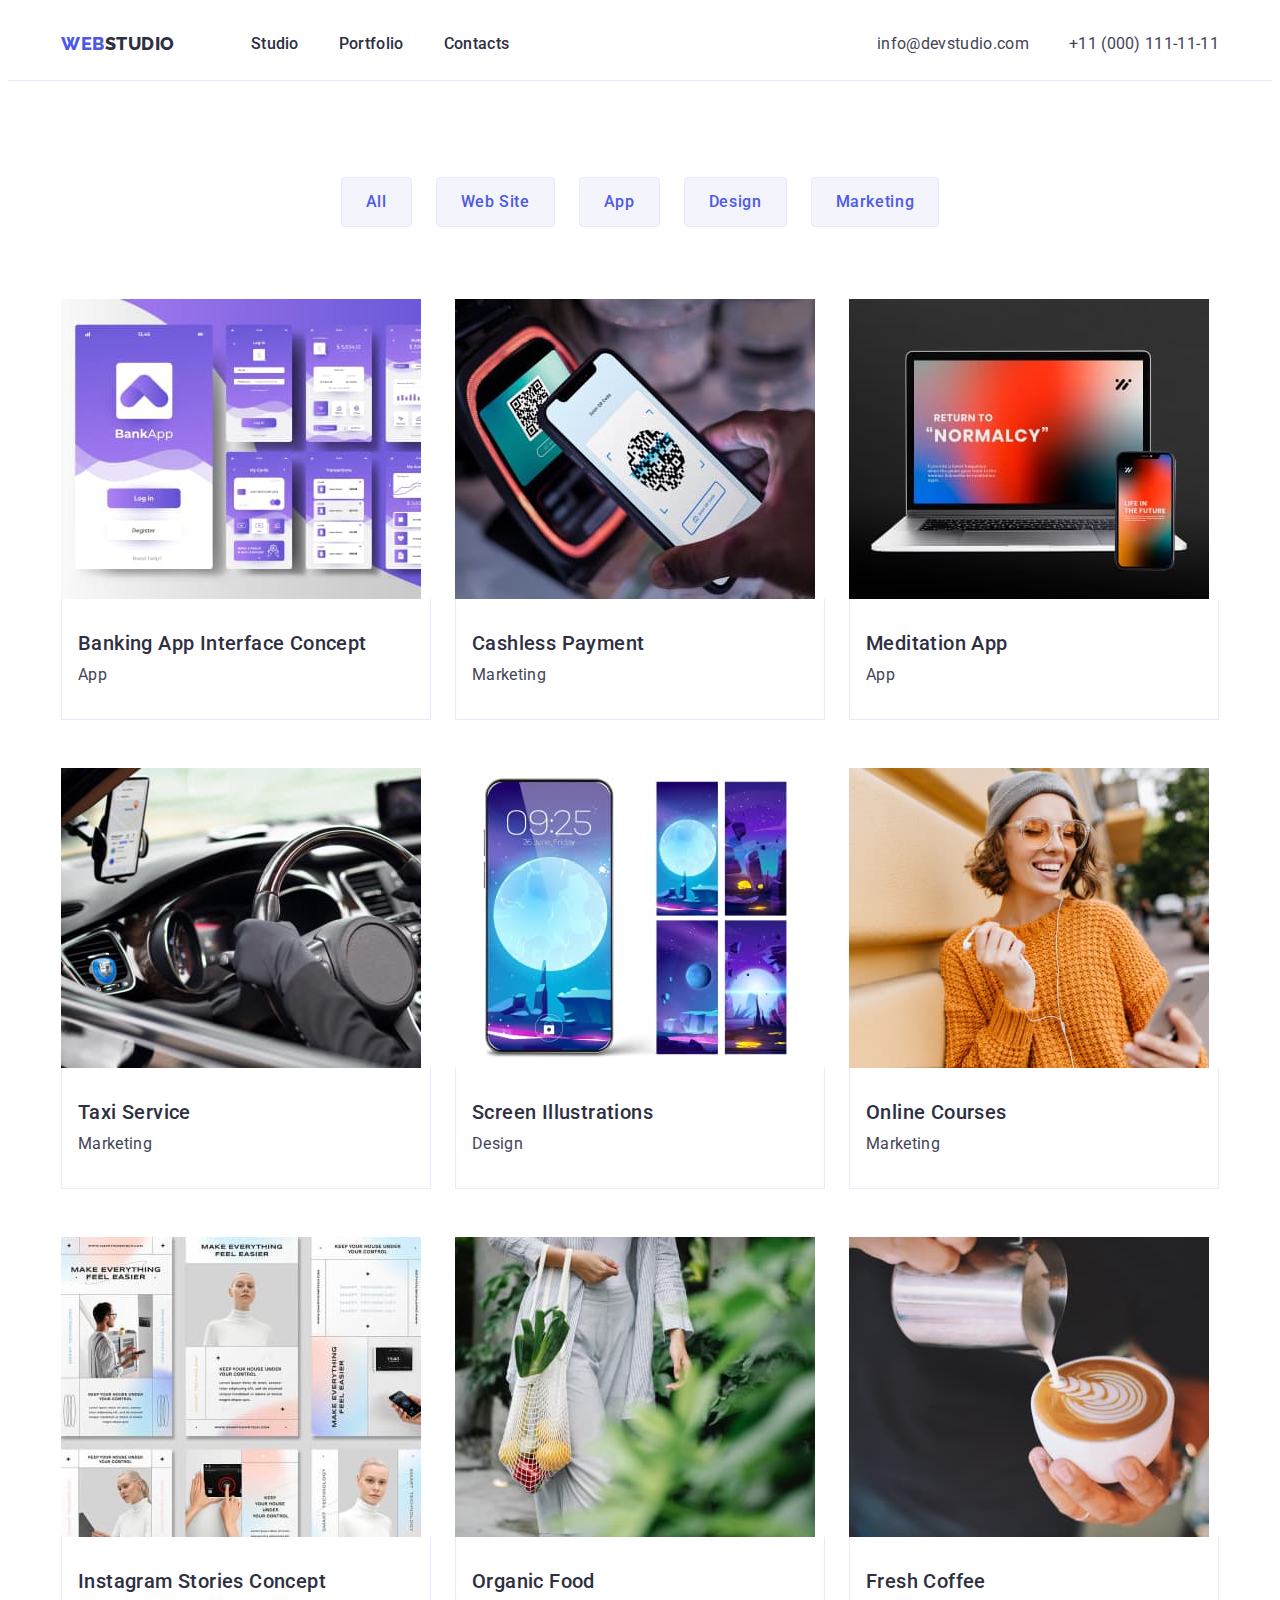
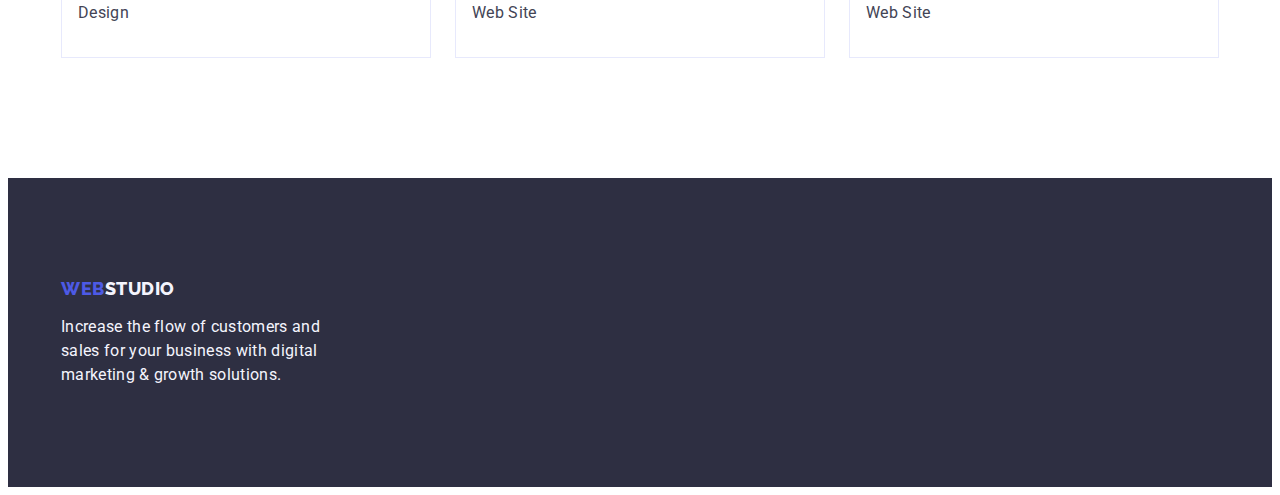
==== portfolio.html @ cc21b380 "Initial commit" ====
<!DOCTYPE html>
<html lang="en">
  <head>
    <meta charset="UTF-8" />
    <meta http-equiv="X-UA-Compatible" content="IE=edge" />
    <meta name="viewport" content="width=device-width, initial-scale=1.0" />
    <title>Document</title>

    <!-- Fonts styles -->

    <link rel="preconnect" href="https://fonts.googleapis.com" />
    <link rel="preconnect" href="https://fonts.gstatic.com" crossorigin />
    <link
      href="https://fonts.googleapis.com/css2?family=Raleway:wght@800&family=Roboto:wght@400;500;700&display=swap"
      rel="stylesheet"
    />

    <!-- Normalize -->

    <link
      rel="stylesheet"
      href="https://cdnjs.cloudflare.com/ajax/libs/modern-normalize/1.1.0/modern-normalize.min.css"
      integrity="sha512-wpPYUAdjBVSE4KJnH1VR1HeZfpl1ub8YT/NKx4PuQ5NmX2tKuGu6U/JRp5y+Y8XG2tV+wKQpNHVUX03MfMFn9Q=="
      crossorigin="anonymous"
      referrerpolicy="no-referrer"
    />

    <!-- Custom style -->

    <link rel="stylesheet" href="./css/styles.css" />
  </head>
  <body>
    <!-- Logo and navigation -->

    <header class="nav-portfolio">
      <div class="container-portfolio container">
        <nav class="nav-line">
          <a class="link-logo link" href="./index.html"
            >Web<span class="logo-text">Studio</span></a
          >
          <ul class="list">
            <li><a class="nav-item link" href="./index.html">Studio</a></li>
            <li>
              <a class="nav-item link" href="./portfolio.html">Portfolio</a>
            </li>
            <li><a class="nav-item link" href="">Contacts</a></li>
          </ul>
        </nav>
        <address class="address">
          <ul class="list-address">
            <li>
              <a class="contacts link" href="mailto:info@devstudio.com"
                >info@devstudio.com</a
              >
            </li>
            <li>
              <a class="contacts link" href="tel:+110001111111"
                >+11 (000) 111-11-11</a
              >
            </li>
          </ul>
        </address>
      </div>
    </header>

    <main>
      <!-- Filter section -->
      <section class="sec-portfolio">
        <div class="container">
          <h1 hidden>Filter section</h1>
          <ul class="list-button">
            <li><button class="button-filter" type="button">All</button></li>
            <li>
              <button class="button-filter" type="button">Web Site</button>
            </li>
            <li><button class="button-filter" type="button">App</button></li>
            <li><button class="button-filter" type="button">Design</button></li>
            <li>
              <button class="button-filter" type="button">Marketing</button>
            </li>
          </ul>
          <!--Card list  -->
          <ul class="list-portfolio">
            <li class="card-portfolio">
              <a class="link" href=""
                ><img
                  src="./images/portfolio/banking.jpg"
                  alt="Banking App Interface Concept"
                  width="360"
                />
                <div class="info-container">
                  <h2 class="card-title">Banking App Interface Concept</h2>
                  <p class="card-desk">App</p>
                </div>
              </a>
            </li>
            <li class="card-portfolio">
              <a class="link" href=""
                ><img
                  src="./images/portfolio/cashless.jpg"
                  alt="Cashless Payment"
                  width="360"
                />
                <div class="info-container">
                  <h2 class="card-title">Cashless Payment</h2>
                  <p class="card-desk">Marketing</p>
                </div>
              </a>
            </li>
            <li class="card-portfolio">
              <a class="link" href=""
                ><img
                  src="./images/portfolio/meditation.jpg"
                  alt="Meditation App"
                  width="360"
                />
                <div class="info-container">
                  <h2 class="card-title">Meditation App</h2>
                  <p class="card-desk">App</p>
                </div></a
              >
            </li>
            <li class="card-portfolio">
              <a class="link" href=""
                ><img
                  src="./images/portfolio/taxi.jpg"
                  alt="Taxi Service"
                  width="360"
                />
                <div class="info-container">
                  <h2 class="card-title">Taxi Service</h2>
                  <p class="card-desk">Marketing</p>
                </div></a
              >
            </li>
            <li class="card-portfolio">
              <a class="link" href=""
                ><img
                  src="./images/portfolio/screen.jpg"
                  alt="Screen Illustrations"
                  width="360"
                />
                <div class="info-container">
                  <h2 class="card-title">Screen Illustrations</h2>
                  <p class="card-desk">Design</p>
                </div></a
              >
            </li>
            <li class="card-portfolio">
              <a class="link" href=""
                ><img
                  src="./images/portfolio/online.jpg"
                  alt="Online Courses"
                  width="360"
                />
                <div class="info-container">
                  <h2 class="card-title">Online Courses</h2>
                  <p class="card-desk">Marketing</p>
                </div></a
              >
            </li>
            <li class="card-portfolio">
              <a class="link" href=""
                ><img
                  src="./images/portfolio/instagram.jpg"
                  alt="Instagram Stories Concept"
                  width="360"
                />
                <div class="info-container">
                  <h2 class="card-title">Instagram Stories Concept</h2>
                  <p class="card-desk">Design</p>
                </div></a
              >
            </li>
            <li class="card-portfolio">
              <a class="link" href=""
                ><img
                  src="./images/portfolio/organic.jpg"
                  alt="Organic Food"
                  width="360"
                />
                <div class="info-container">
                  <h2 class="card-title">Organic Food</h2>
                  <p class="card-desk">Web Site</p>
                </div></a
              >
            </li>
            <li class="card-portfolio">
              <a class="link" href=""
                ><img
                  src="./images/portfolio/fress.jpg"
                  alt="Fresh Coffee"
                  width="360"
                />
                <div class="info-container">
                  <h2 class="card-title">Fresh Coffee</h2>
                  <p class="card-desk">Web Site</p>
                </div></a
              >
            </li>
          </ul>
        </div>
      </section>
    </main>

    <!-- Footer -->
    <footer class="footer">
      <div class="container">
        <a class="footer-link-logo link" href="./index.html"
          >Web<span class="footer-logo-text">Studio</span></a
        >
        <p class="footer-desk">
          Increase the flow of customers and sales for your business with
          digital marketing & growth solutions.
        </p>
      </div>
    </footer>
  </body>
</html>
---- css/styles.css ----
body {
  color: #434455;
  font-size: 16px;
  font-family: "Roboto", sans-serif;
  font-weight: 400;
  font-style: normal;
  line-height: 24px;
  letter-spacing: 0.02em;
  text-decoration: none;
  text-transform: none;
  background-color: #ffffff;
}

:root {
  --color-iris: #4d5ae5;
  --color-ocean: #404bbf;
  --color-navy-blue: #2e2f42;
  --color-green: #31d0aa;
  --color-slate: #434455;
  --color-light-slate: #8e8f99;
  --color-cornflower: #e7e9fc;
  --color-cloud: #f4f4fd;
  --color-navy-blue-modal: #2e2f42;
  --color-grey: #2e2f42;
  --color-white: #ffffff;
  --color-dairy: #fcfcfc;
}

img {
  display: block;
  max-width: 100%;
  height: auto;
}

h1,
h2,
h3,
h4,
h5,
h6,
p {
  margin: 0px;
}

ul {
  padding-left: 0px;
  margin: 0px;
}

.nav {
  border-bottom: 1px solid #e7e9fc;
}

.nav-line {
  display: flex;
  align-items: center;
}

.nav-item {
  font-family: Roboto;
  font-style: normal;
  font-weight: 500;
  font-size: 16px;
  line-height: 1.5;
  letter-spacing: 0.02em;
  color: #2e2f42;
  display: block;

  padding: 24px 0;
}

/* .nav-item-contacts {
  margin-right: 0 
  
} */

.list {
  display: flex;
  gap: 40px;
}

.list-address {
  gap: 40px;
  display: flex;
  list-style: none;
}

.container-nav {
  display: flex;
}

.container {
  width: 1158px;
  margin: 0 auto;
  padding: 0 15px;
}

.container-nav {
}

.address {
  font-style: normal;
  margin-left: auto;
  margin-top: 24px;
  margin-bottom: 24px;
}

.contacts {
  color: #434455;
  font-family: "Roboto";
  font-weight: 400;
  font-size: 16px;
  line-height: 24px;
  letter-spacing: 0.02em;
}

.contacts:hover,
.contacts:focus {
  color: #404bbf;
}

.link-logo {
  font-family: "Raleway", sans-serif;
  font-size: 18px;
  font-weight: 800;
  line-height: 1.17;
  letter-spacing: 0.03em;
  text-transform: uppercase;
  text-align: left;
  color: #4d5ae5;

  margin-right: 76px;
}

.link {
  text-decoration: none;
}

.logo-text {
  font-family: "Raleway", sans-serif;
  font-size: 18px;
  font-weight: 800;
  line-height: 1.17;
  letter-spacing: 0.03em;
  text-align: left;
  text-transform: uppercase;
  color: #2e2f42;
}

.main-title {
  font-size: 56px;
  font-family: "Roboto";
  font-weight: 700;
  font-style: normal;
  line-height: 1.07;
  letter-spacing: 0.02em;
  text-decoration: none;
  text-transform: none;
  text-align: center;
  color: #ffffff;

  margin-left: auto;
  margin-right: auto;

  max-width: 496px;
}

.button-hero {
  font-family: "Roboto", sans-serif;
  font-weight: 500;
  font-size: 16px;
  background-color: #4d5ae5;
  color: #ffffff;
  width: 169px;
  height: 1.5s;
  left: 636px;
  top: 428px;
  line-height: 1.5;
  letter-spacing: 0.04em;
  cursor: pointer;

  display: block;
  min-width: 169px;
  height: 56px;
  border: none;
  border-radius: 4px;

  margin-left: auto;
  margin-right: auto;
  margin-top: 48px;
}

.button-hero:hover,
.button-hero:focus {
  background-color: #404bbf;
  color: #ffffff;
}

.list {
  list-style: none;
}

/* .list-one {
  
  gap: 40px;
} */

.nav-item:hover,
.nav-item:focus {
  color: #404bbf;
}

.hero-section {
  background: #2e2f42;
  padding: 188px 0;
}

/* Section #1 */

.sec-one {
  padding: 120px 0;
}

.section-one {
  color: #2e2f42;
}

.list-one {
  list-style: none;
  display: flex;
  gap: 24px;
}

.li-sec-one {
  width: calc((100% - 72px) / 4);
}

.section-one-title {
  width: 264px;
  height: 24px;

  font-weight: 500;
  font-size: 20px;
  line-height: 24px;
  letter-spacing: 0.02em;
  color: #2e2f42;

  margin-bottom: 8px;
}

.section-one-text {
  font-style: normal;
  font-weight: 400;
  font-size: 16px;
  line-height: 24px;
  letter-spacing: 0.02em;
  color: #434455;
}

/* Section#2 */

.sec-two {
  padding-bottom: 120px;
}

.section-two-title {
  font-style: normal;
  font-weight: 700;
  font-size: 36px;
  line-height: 1.11;
  text-align: center;
  letter-spacing: 0.02em;
  text-transform: capitalize;
  color: #2e2f42;

  margin-top: 0px;
  margin-bottom: 72px;
  margin-left: auto;
  margin-right: auto;
}

.list-two {
  display: flex;
  gap: 24px;
  list-style: none;
}

.li-sec-two {
  width: calc((100% - 48px) / 3);
  border: 1px solid #e7e9fc;
}

/* Section#3 */

.sec-three {
  background-color: #f4f4fd;
  padding: 120px 0;
}

.section-three-title {
  font-family: "Roboto";
  font-style: normal;
  font-weight: 700;
  font-size: 36px;
  line-height: 1.11;
  text-align: center;
  letter-spacing: 0.02em;
  text-transform: capitalize;
  color: #2e2f42;

  margin-bottom: 72px;
}

.list-three {
  display: flex;
  list-style: none;
  gap: 24px;
}

.list-style {
  background-color: #ffffff;
  width: calc((100% - 72px) / 4);
  border-radius: 0px 0px 4px 4px;

  box-shadow: 0px 1px 6px rgba(46, 47, 66, 0.08),
    0px 1px 1px rgba(46, 47, 66, 0.16), 0px 2px 1px rgba(46, 47, 66, 0.08);
}

.container-info {
  padding: 32px 16px;
}

.list-name {
  font-weight: 500;
  font-size: 20px;
  line-height: 1.2;
  letter-spacing: 0.02em;
  color: var(--color-navy-blue);

  text-align: center;
  margin-bottom: 8px;
}

.desk {
  font-weight: 400;
  font-size: 16px;
  line-height: 1.5;
  letter-spacing: 0.02em;
  color: var(--color-slate);

  text-align: center;
}

.footer {
  background-color: #2e2f42;
  padding: 100px 0;
}

.footer-link-logo {
  font-family: "Raleway", sans-serif;
  font-weight: 800;
  font-size: 18px;
  line-height: 1.17;
  letter-spacing: 0.03em;
  text-transform: uppercase;
  color: #4d5ae5;

  display: inline-block;
  margin-bottom: 16px;
}

.footer-logo-text {
  font-family: "Raleway", sans-serif;
  font-size: 18px;
  font-weight: 800;
  line-height: 1.17;
  letter-spacing: 0.03em;
  text-align: left;
  text-transform: uppercase;
  color: #f4f4fd;
}

.footer-desk {
  font-family: "Roboto";
  font-style: normal;
  font-weight: 400;
  font-size: 16px;
  line-height: 24px;
  color: #f4f4fd;
  letter-spacing: 0.02em;

  max-width: 264px;
}

/* Portfolio */

.nav-portfolio {
  border-bottom: 1px solid #e7e9fc;
}

.container-portfolio {
  display: flex;
}

.sec-portfolio {
  padding: 96px 0 120px;
}

.list-button {
  display: flex;
  justify-content: center;
  gap: 24px;
  margin-bottom: 72px;
  list-style: none;
}

.button-filter {
  font-family: "Roboto", sans-serif;
  font-weight: 500;
  font-size: 16px;
  background-color: #f4f4fd;
  color: #4d5ae5;
  line-height: 1.5;
  letter-spacing: 0.04em;
  cursor: pointer;

  padding: 12px 24px;
  border: 1px solid #e7e9fc;
  border-radius: 4px;
}

.button-filter:hover {
  background-color: #404bbf;
  color: #ffffff;
  border: 1px solid transparent;
}

.button-filter:focus {
  background-color: #404bbf;
  color: #ffffff;
  border: 1px solid;
  border: 1px solid transparent;
}

.list-portfolio {
  list-style: none;
  display: flex;
  flex-wrap: wrap;
  row-gap: 48px;
  column-gap: 24px;
}

.card-portfolio {
  width: calc((100% - 48px) / 3);
}

.info-container {
  padding: 32px 16px;
  border: 1px solid #e7e9fc;
  border-top: none;
}

.card-title {
  font-weight: 500;
  font-size: 20px;
  line-height: 1.2;
  letter-spacing: 0.02em;
  color: #2e2f42;
  margin-bottom: 8px;
}

.card-desk {
  font-weight: 400;
  font-size: 16px;
  line-height: 1.5;
  letter-spacing: 0.02em;
  color: #434455;
}
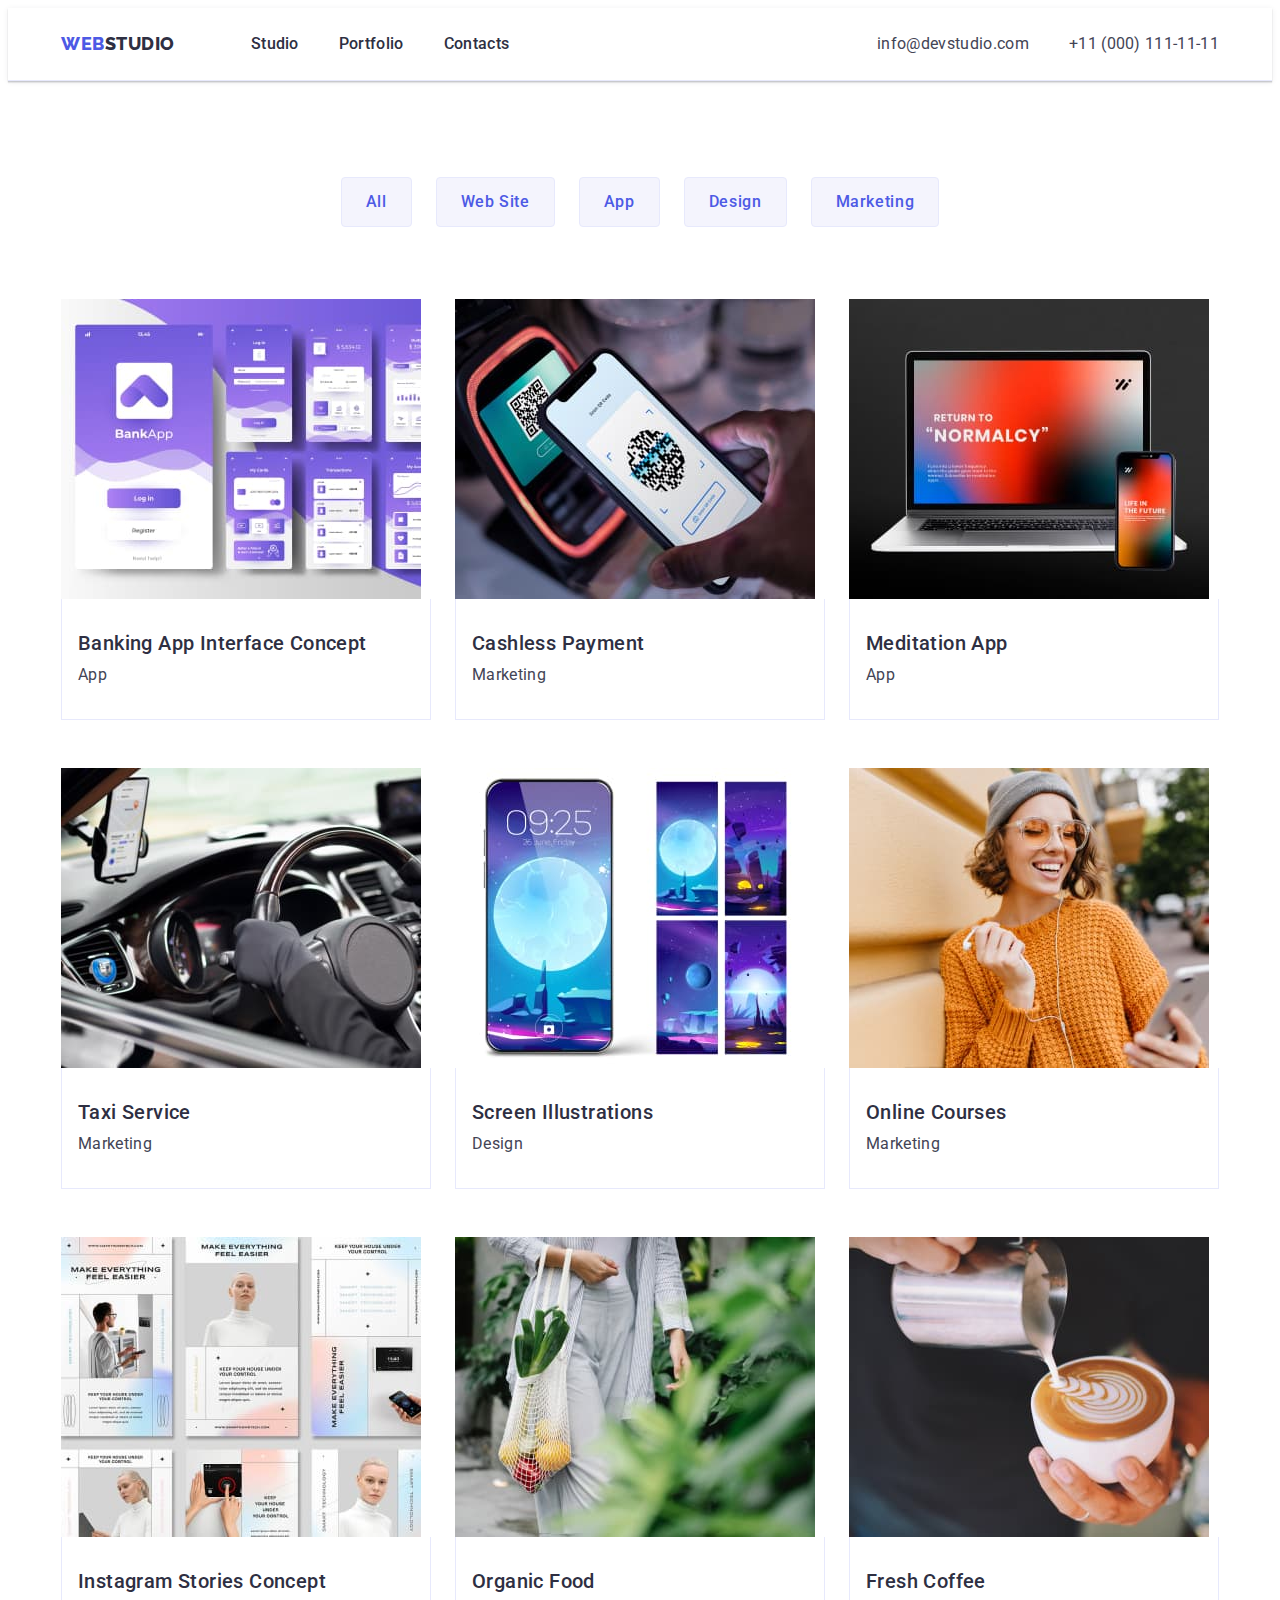
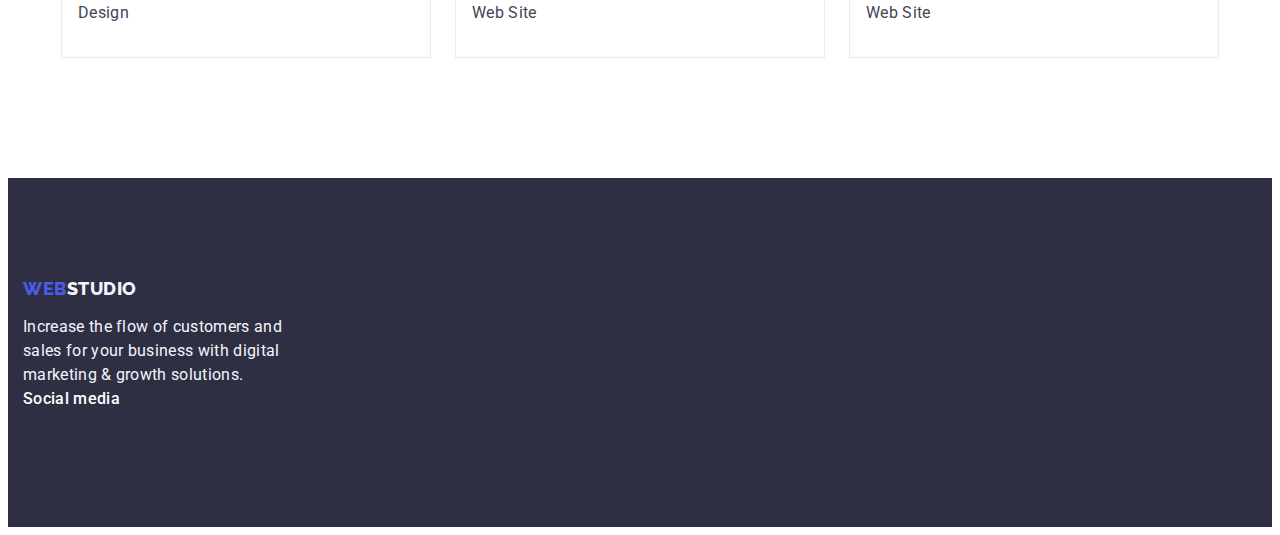
==== commit 2231b94b: "footer update" ====
--- a/portfolio.html
+++ b/portfolio.html
@@ -205,14 +205,21 @@
 
     <!-- Footer -->
     <footer class="footer">
-      <div class="container">
-        <a class="footer-link-logo link" href="./index.html"
-          >Web<span class="footer-logo-text">Studio</span></a
-        >
-        <p class="footer-desk">
-          Increase the flow of customers and sales for your business with
-          digital marketing & growth solutions.
-        </p>
+      <div class="footer-container">
+        <div class="footer-info container">
+          <a class="footer-link-logo link" href="./index.html"
+            >Web<span class="footer-logo-text">Studio</span></a
+          >
+          <p class="footer-desk">
+            Increase the flow of customers and sales for your business with
+            digital marketing & growth solutions.
+          </p>
+
+          <div>
+            <p class="social-desk">Social media</p>
+          </div>
+
+        </div>
       </div>
     </footer>
   </body>
--- a/css/styles.css
+++ b/css/styles.css
@@ -49,6 +49,9 @@
 
 .nav {
   border-bottom: 1px solid #e7e9fc;
+
+  box-shadow: 0px 2px 1px rgba(46, 47, 66, 0.08),
+    0px 1px 1px rgba(46, 47, 66, 0.16), 0px 1px 6px rgba(46, 47, 66, 0.08);
 }
 
 .nav-line {
@@ -93,9 +96,6 @@
   width: 1158px;
   margin: 0 auto;
   padding: 0 15px;
-}
-
-.container-nav {
 }
 
 .address {
@@ -210,9 +210,26 @@
   color: #404bbf;
 }
 
+/* Hero section */
+
 .hero-section {
   background: #2e2f42;
   padding: 188px 0;
+
+  background-image: linear-gradient(
+      rgba(46, 47, 66, 0.7),
+      rgba(46, 47, 66, 0.7)
+    ),
+    url(../images/people-office.jpg);
+
+  max-width: 1440px;
+
+  background-repeat: no-repeat;
+  background-position: center;
+  background-size: cover;
+
+  margin-left: auto;
+  margin-right: auto;
 }
 
 /* Section #1 */
@@ -233,6 +250,7 @@
 
 .li-sec-one {
   width: calc((100% - 72px) / 4);
+  
 }
 
 .section-one-title {
@@ -256,6 +274,21 @@
   letter-spacing: 0.02em;
   color: #434455;
 }
+
+
+
+.feature {
+  display: flex;
+  align-items: center;
+  justify-content: center;
+  height: 112px;
+  background-color: #f4f4fd;
+  border-radius: 4px;
+  margin-bottom: 8px;
+
+}
+
+
 
 /* Section#2 */
 
@@ -327,7 +360,7 @@
 }
 
 .container-info {
-  padding: 32px 16px;
+  padding: 32px 0;
 }
 
 .list-name {
@@ -351,9 +384,119 @@
   text-align: center;
 }
 
+.social-list {
+  display: flex;
+  justify-content: center;
+  gap: 24px;
+
+  list-style: none;
+
+}
+
+.social-inst {
+  width: 40px;
+  height: 40px;
+
+  margin-top: 8px;
+
+
+}
+
+.inst-link {
+  width: 100%;
+  height: 100%;
+  background-color: #4d5ae5;
+  border-radius: 50%;
+  display: flex;
+  align-items: center;
+  justify-content: center;
+
+
+
+}
+
+.inst-link:hover,
+.inst-link:focus {
+  background-color: #404bbf;
+}
+
+.icon-team {
+  fill: #f4f4fd;
+
+
+}
+
+
+/* Customers */
+
+.customers {
+  padding-top: 120px;
+  padding-bottom: 120px;
+
+}
+
+.customers-title {
+  font-size: 36px;
+  line-height: 1.1;
+  color: #2e2f42;
+  text-align: center;
+    letter-spacing: 0.02em;
+    text-transform: capitalize;
+
+  margin-left: auto;
+  margin-right: auto;
+  margin-bottom: 72px;
+
+}
+
+.customers-list {
+  display: flex;
+  gap: 24px;
+
+  list-style: none;
+
+}
+
+.customer {
+width: calc((100% - 120px) / 6);
+height: 88px;
+
+}
+
+.customers-link {
+  width: 100%;
+  height: 100%;
+  border: 1px solid #8e8f99;
+  border-radius: 4px;
+  display: flex;
+  align-items: center;
+  justify-content: center;
+  color: #8e8f99;
+
+}
+
+.customers-link:hover, .customers-link:focus {
+  border-color: #404bbf;
+  color: #404bbf;
+
+}
+
+.customers-icon {
+  fill: currentColor;
+}
+
+/* Footer */
+
 .footer {
   background-color: #2e2f42;
   padding: 100px 0;
+}
+
+
+.footer-container {
+  display: flex;
+  align-items: baseline;
+
 }
 
 .footer-link-logo {
@@ -392,10 +535,67 @@
   max-width: 264px;
 }
 
+
+
+.footer-info {
+  display: inline-block;
+  margin-right: 120px;
+  
+
+}
+
+.social-desk {
+  font-weight: 500;
+  font-size: 16px;
+  line-height: 1.5;
+  letter-spacing: 0.02em;
+  color: #FFFFFF;
+  margin-bottom: 16px;
+
+  
+}
+
+.footer-list {
+  display: flex;
+  gap: 16px;
+
+  list-style: none;
+
+}
+
+.footer-ic {
+  width: 40px;
+  height: 40px;
+
+}
+
+.footer-link {
+  width: 100%;
+  height: 100%;
+  background-color: #4d5ae5;
+  border-radius: 50%;
+  display: flex;
+  align-items: center;
+  justify-content: center;
+
+}
+
+.footer-link:hover, .footer-link:focus {
+  background-color: #31d0aa;
+}
+
+.footer-icon {
+  fill: #f4f4fd;
+
+}
+
 /* Portfolio */
 
 .nav-portfolio {
   border-bottom: 1px solid #e7e9fc;
+
+  box-shadow: 0px 2px 1px rgba(46, 47, 66, 0.08),
+    0px 1px 1px rgba(46, 47, 66, 0.16), 0px 1px 6px rgba(46, 47, 66, 0.08);
 }
 
 .container-portfolio {
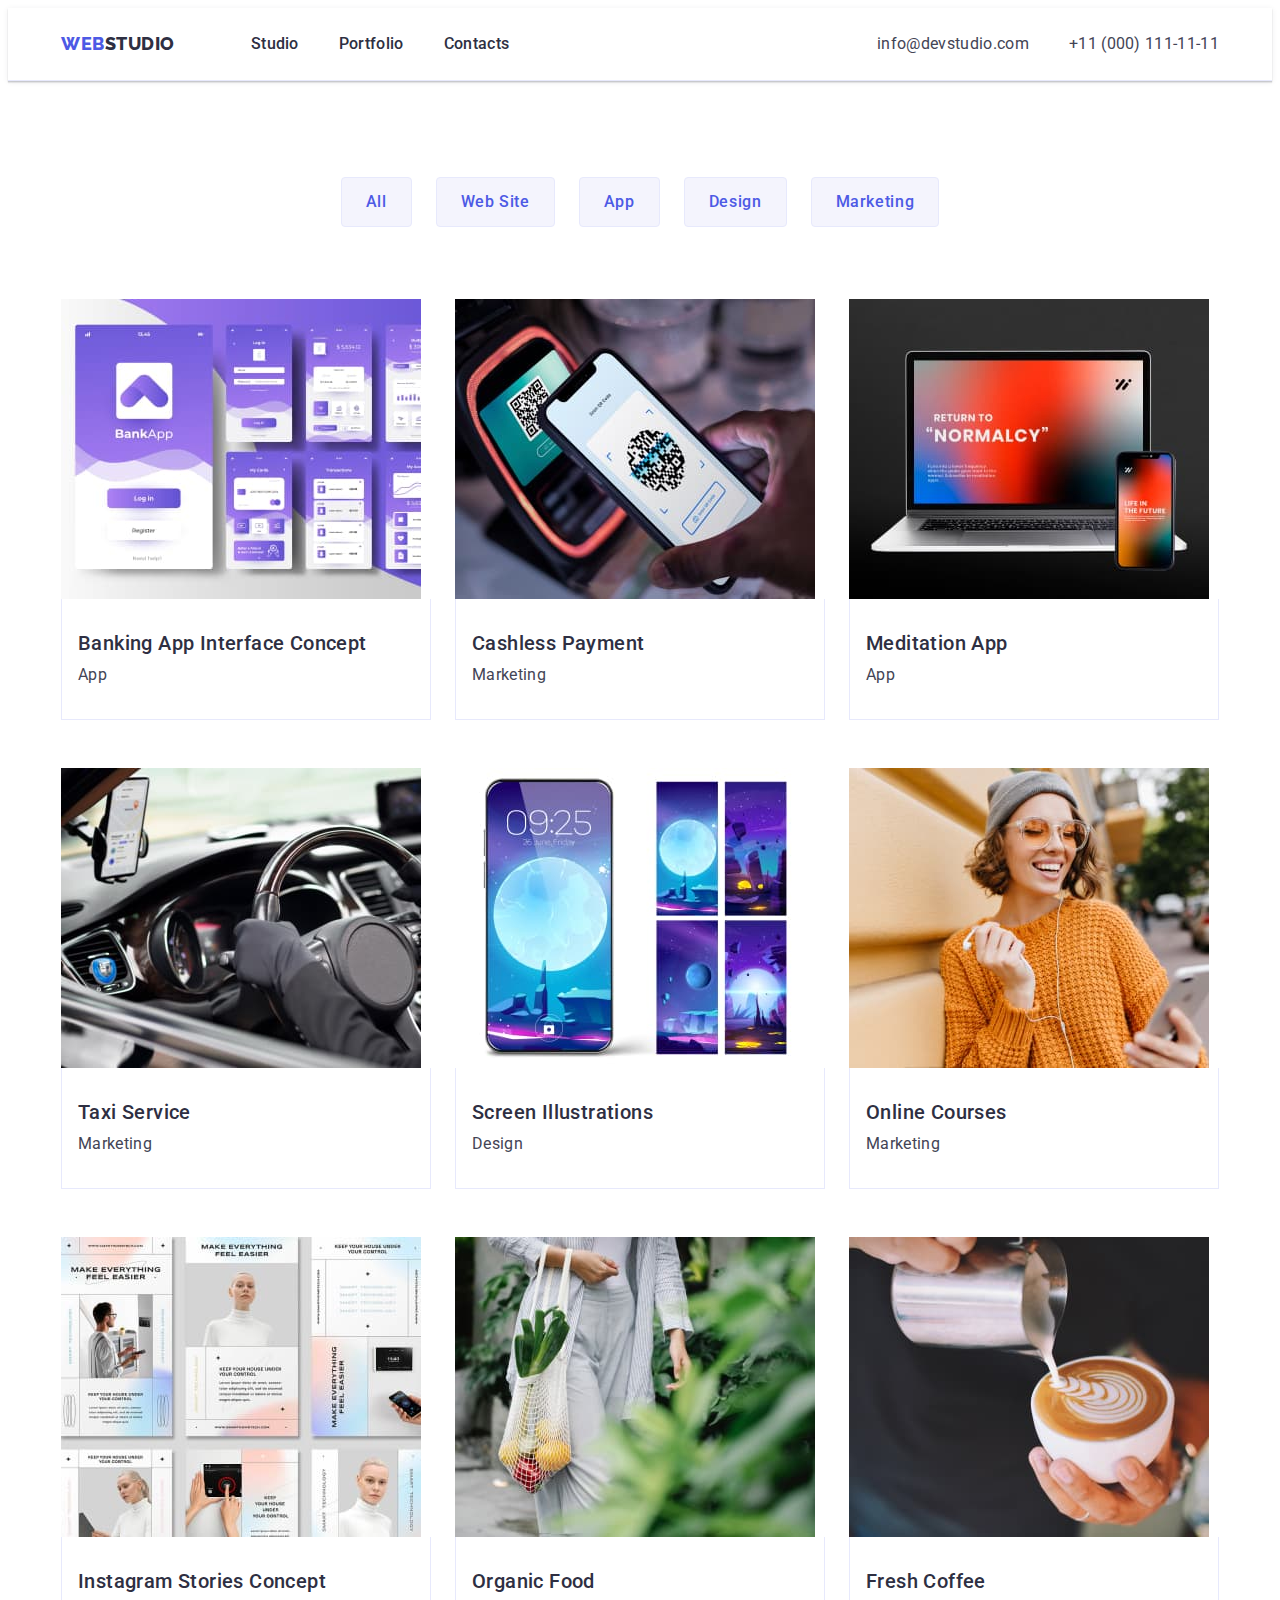
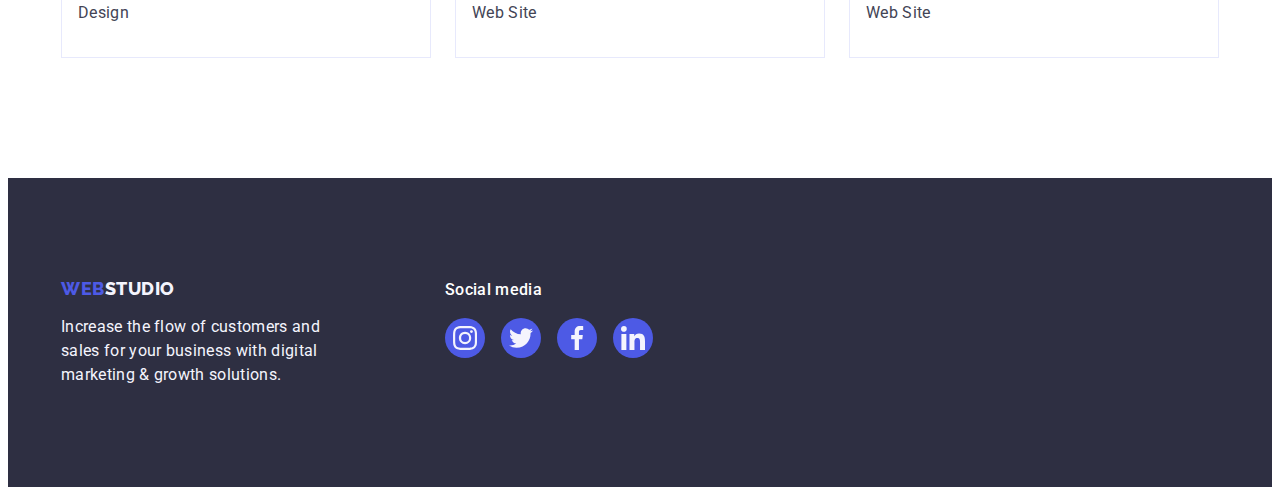
==== commit fd50ef91: "portfolio upd" ====
--- a/portfolio.html
+++ b/portfolio.html
@@ -204,23 +204,63 @@
     </main>
 
     <!-- Footer -->
-    <footer class="footer">
-      <div class="footer-container">
-        <div class="footer-info container">
-          <a class="footer-link-logo link" href="./index.html"
-            >Web<span class="footer-logo-text">Studio</span></a
-          >
-          <p class="footer-desk">
-            Increase the flow of customers and sales for your business with
-            digital marketing & growth solutions.
-          </p>
-
-          <div>
-            <p class="social-desk">Social media</p>
+        <footer class="footer">
+        
+          <div class="footer-container container">
+        
+        
+            <div class="footer-info">
+              <a class="footer-link-logo link" href="./index.html">Web<span class="footer-logo-text">Studio</span></a>
+              <p class="footer-desk">
+                Increase the flow of customers and sales for your business with
+                digital marketing & growth solutions.
+              </p>
+            </div>
+        
+            <div>
+              <p class="social-desk">Social media</p>
+              <ul class="footer-list">
+        
+        
+                <li class="footer-ic">
+                  <a class="footer-link" href="">
+        
+                    <svg class="footer-icon" width="24" height="24">
+                      <use href="./images/icons.svg#social-instagram"></use>
+                    </svg>
+                  </a>
+                </li>
+        
+                <li class="footer-ic">
+                  <a class="footer-link" href="">
+        
+                    <svg class="footer-icon" width="24" height="24">
+                      <use href="./images/icons.svg#social-twitter"></use>
+                    </svg>
+                  </a>
+                </li>
+        
+                <li class="footer-ic">
+                  <a class="footer-link" href="">
+        
+                    <svg class="footer-icon" width="24" height="24">
+                      <use href="./images/icons.svg#social-facebook"></use>
+                    </svg>
+                  </a>
+                </li>
+                <li class="footer-ic">
+                  <a class="footer-link" href="">
+        
+                    <svg class="footer-icon" width="24" height="24">
+                      <use href="./images/icons.svg#social-linkedin"></use>
+                    </svg>
+                  </a>
+                </li>
+        
+              </ul>
+            </div>
           </div>
-
-        </div>
-      </div>
-    </footer>
+        </footer>
+
   </body>
 </html>
--- a/css/styles.css
+++ b/css/styles.css
@@ -250,7 +250,6 @@
 
 .li-sec-one {
   width: calc((100% - 72px) / 4);
-  
 }
 
 .section-one-title {
@@ -274,8 +273,6 @@
   letter-spacing: 0.02em;
   color: #434455;
 }
-
-
 
 .feature {
   display: flex;
@@ -285,10 +282,7 @@
   background-color: #f4f4fd;
   border-radius: 4px;
   margin-bottom: 8px;
-
-}
-
-
+}
 
 /* Section#2 */
 
@@ -390,7 +384,6 @@
   gap: 24px;
 
   list-style: none;
-
 }
 
 .social-inst {
@@ -398,8 +391,6 @@
   height: 40px;
 
   margin-top: 8px;
-
-
 }
 
 .inst-link {
@@ -410,9 +401,6 @@
   display: flex;
   align-items: center;
   justify-content: center;
-
-
-
 }
 
 .inst-link:hover,
@@ -422,17 +410,13 @@
 
 .icon-team {
   fill: #f4f4fd;
-
-
-}
-
+}
 
 /* Customers */
 
 .customers {
   padding-top: 120px;
   padding-bottom: 120px;
-
 }
 
 .customers-title {
@@ -440,13 +424,12 @@
   line-height: 1.1;
   color: #2e2f42;
   text-align: center;
-    letter-spacing: 0.02em;
-    text-transform: capitalize;
+  letter-spacing: 0.02em;
+  text-transform: capitalize;
 
   margin-left: auto;
   margin-right: auto;
   margin-bottom: 72px;
-
 }
 
 .customers-list {
@@ -454,13 +437,11 @@
   gap: 24px;
 
   list-style: none;
-
 }
 
 .customer {
-width: calc((100% - 120px) / 6);
-height: 88px;
-
+  width: calc((100% - 120px) / 6);
+  height: 88px;
 }
 
 .customers-link {
@@ -472,13 +453,12 @@
   align-items: center;
   justify-content: center;
   color: #8e8f99;
-
-}
-
-.customers-link:hover, .customers-link:focus {
+}
+
+.customers-link:hover,
+.customers-link:focus {
   border-color: #404bbf;
   color: #404bbf;
-
 }
 
 .customers-icon {
@@ -492,11 +472,9 @@
   padding: 100px 0;
 }
 
-
 .footer-container {
   display: flex;
   align-items: baseline;
-
 }
 
 .footer-link-logo {
@@ -535,13 +513,9 @@
   max-width: 264px;
 }
 
-
-
 .footer-info {
   display: inline-block;
   margin-right: 120px;
-  
-
 }
 
 .social-desk {
@@ -549,10 +523,8 @@
   font-size: 16px;
   line-height: 1.5;
   letter-spacing: 0.02em;
-  color: #FFFFFF;
+  color: #ffffff;
   margin-bottom: 16px;
-
-  
 }
 
 .footer-list {
@@ -560,13 +532,11 @@
   gap: 16px;
 
   list-style: none;
-
 }
 
 .footer-ic {
   width: 40px;
   height: 40px;
-
 }
 
 .footer-link {
@@ -577,16 +547,15 @@
   display: flex;
   align-items: center;
   justify-content: center;
-
-}
-
-.footer-link:hover, .footer-link:focus {
+}
+
+.footer-link:hover,
+.footer-link:focus {
   background-color: #31d0aa;
 }
 
 .footer-icon {
   fill: #f4f4fd;
-
 }
 
 /* Portfolio */
@@ -633,6 +602,8 @@
   background-color: #404bbf;
   color: #ffffff;
   border: 1px solid transparent;
+  box-shadow: 0px 3px 1px rgba(0, 0, 0, 0.1), 0px 2px 1px rgba(0, 0, 0, 0.08),
+    0px 2px 2px rgba(0, 0, 0, 0.12);
 }
 
 .button-filter:focus {
@@ -640,6 +611,8 @@
   color: #ffffff;
   border: 1px solid;
   border: 1px solid transparent;
+  box-shadow: 0px 3px 1px rgba(0, 0, 0, 0.1), 0px 2px 1px rgba(0, 0, 0, 0.08),
+    0px 2px 2px rgba(0, 0, 0, 0.12);
 }
 
 .list-portfolio {
